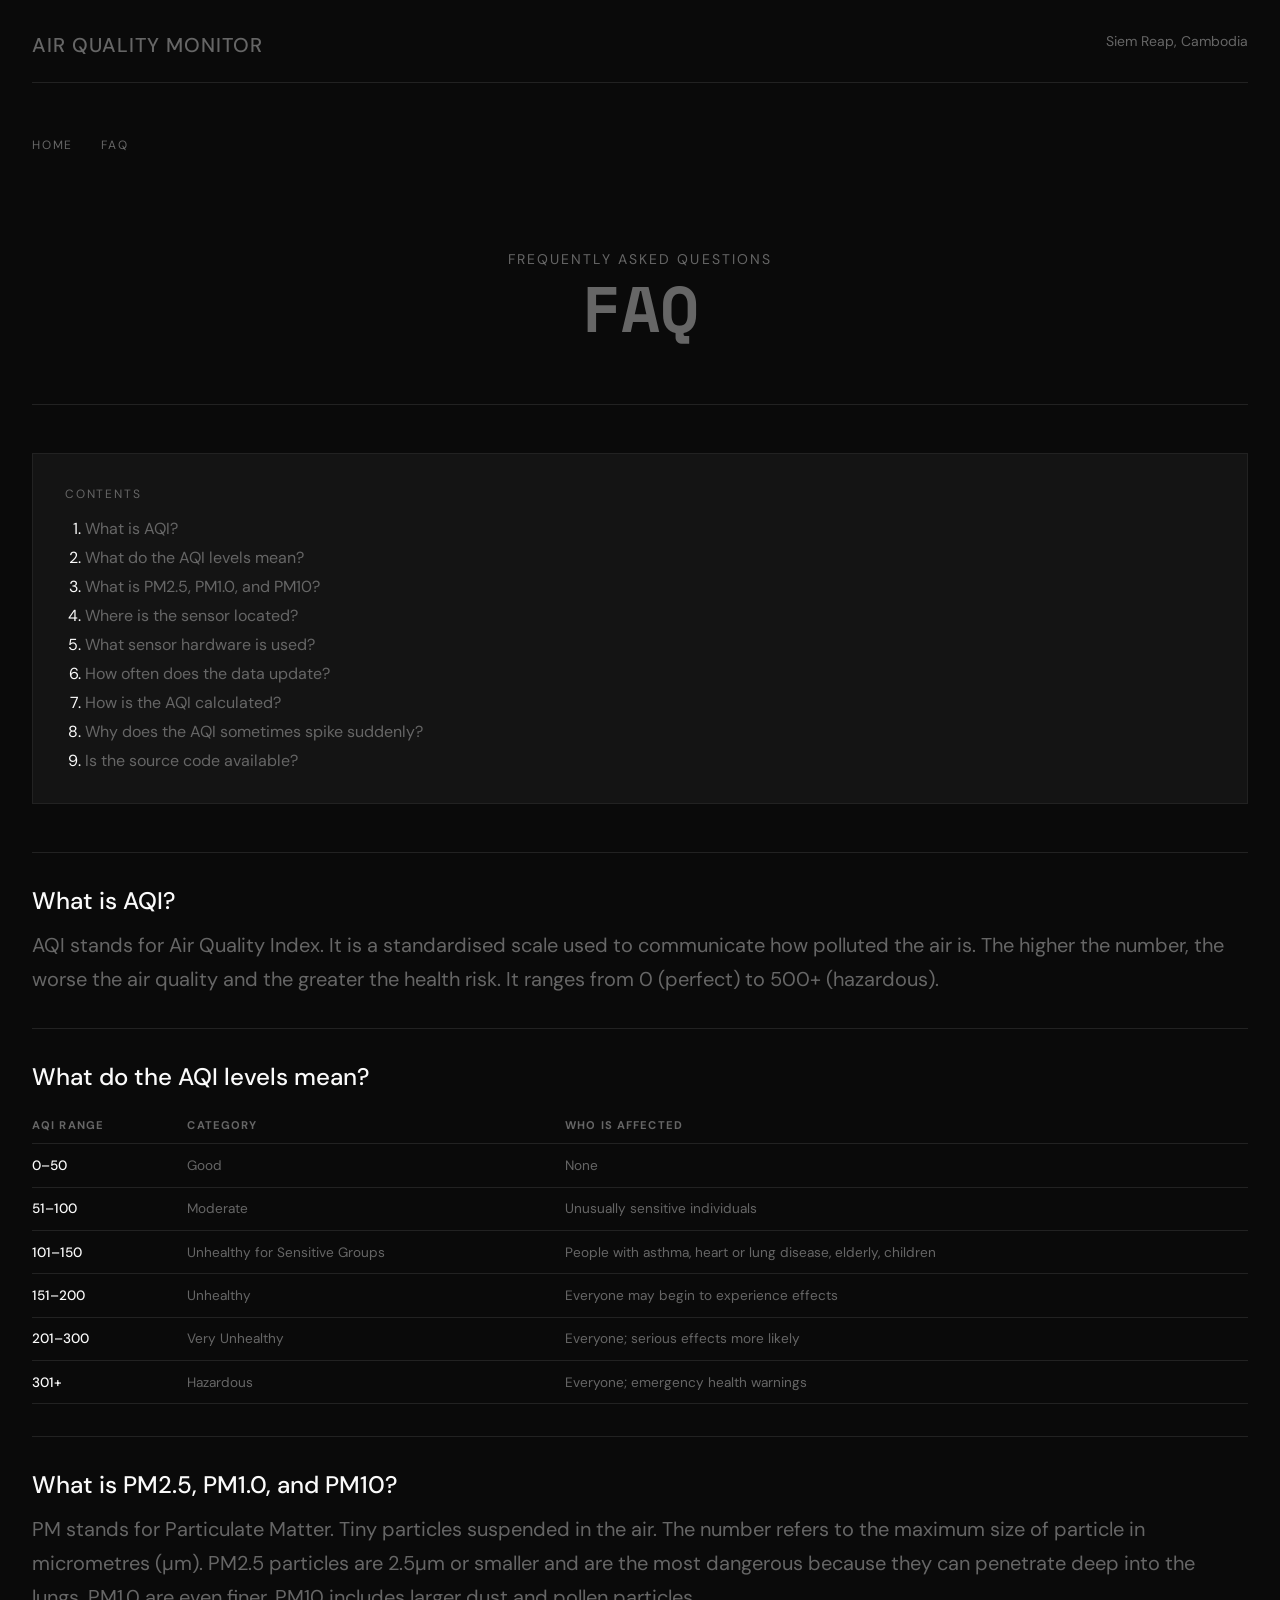
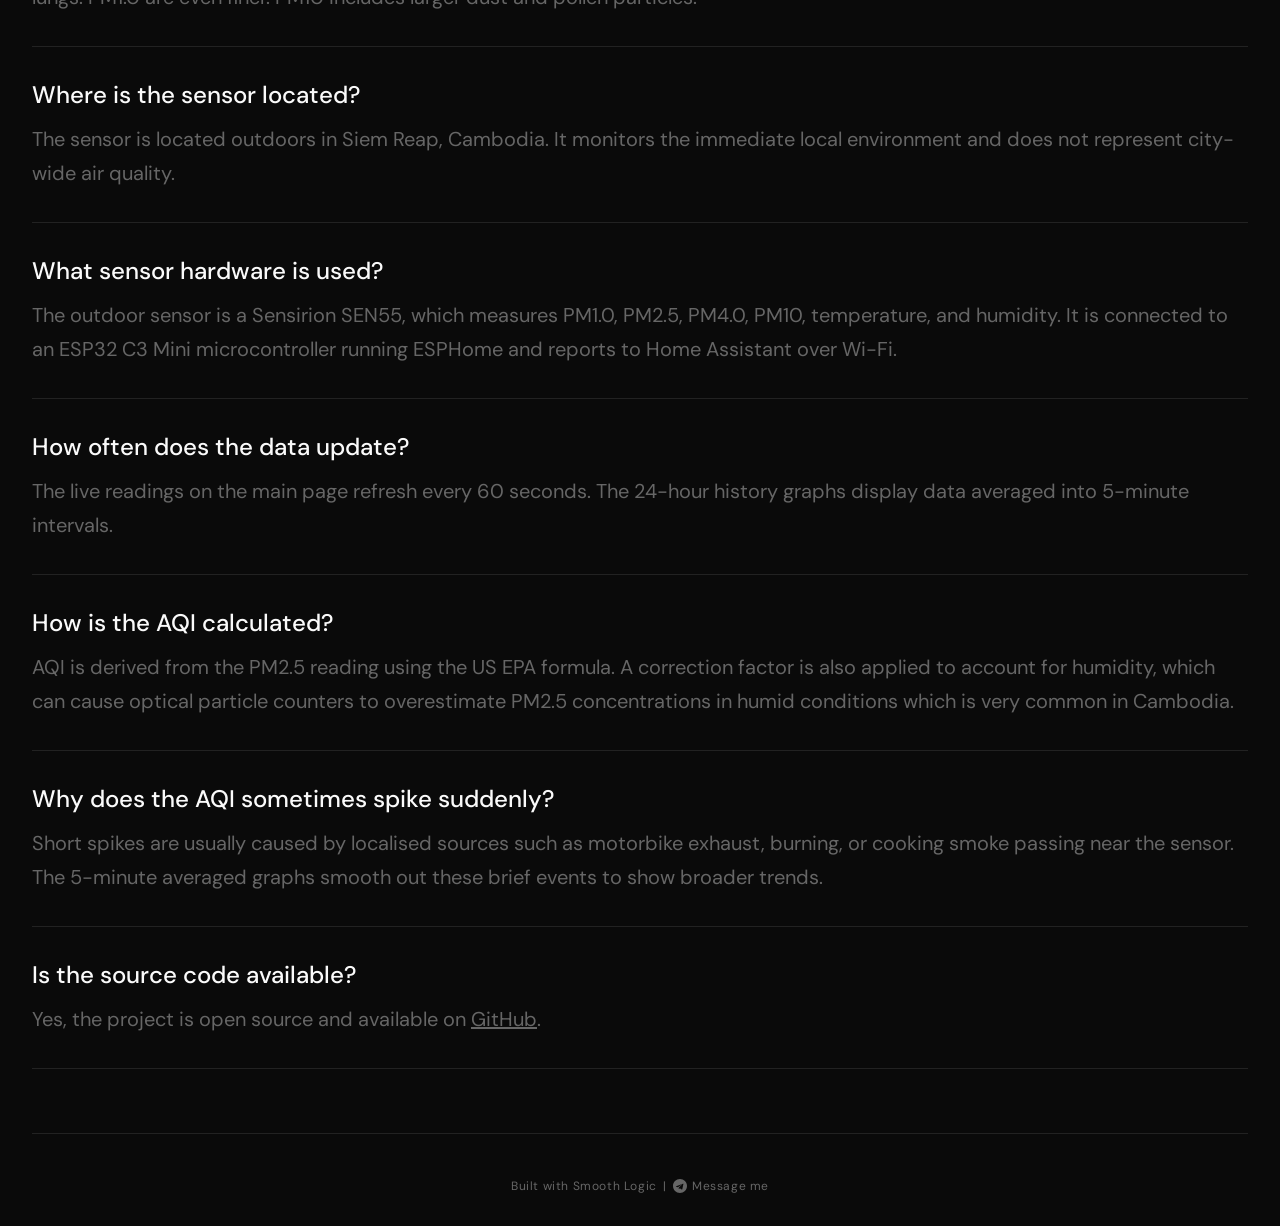
==== app/static/faq/index.html @ bde251e1 "removed extra footer message from FAQ" ====
<!doctype html>
<html lang="en">
    <head>
        <meta charset="UTF-8" />
        <meta name="viewport" content="width=device-width, initial-scale=1.0" />
        <title>FAQ - Air Quality Siem Reap</title>
        <link rel="icon" href="/images/favicon.ico" />
        <link rel="preconnect" href="https://fonts.googleapis.com" />
        <link rel="preconnect" href="https://fonts.gstatic.com" crossorigin />
        <link
            href="https://fonts.googleapis.com/css2?family=DM+Sans:wght@400;500&family=Space+Mono:wght@700&display=swap"
            rel="stylesheet"
        />
        <style>
            :root {
                --bg: #0a0a0a;
                --text: #fafafa;
                --text-dim: #666;
                --card-bg: #141414;
                --border: #222;
            }

            * {
                margin: 0;
                padding: 0;
                box-sizing: border-box;
            }

            body {
                font-family: "DM Sans", sans-serif;
                background: var(--bg);
                color: var(--text);
                min-height: 100vh;
                padding: 2rem;
            }

            .container {
                max-width: 1400px;
                margin: 0 auto;
            }

            header {
                display: flex;
                justify-content: space-between;
                align-items: flex-start;
                margin-bottom: 3rem;
                padding-bottom: 1.5rem;
                border-bottom: 1px solid var(--border);
            }

            header h1 {
                font-family: "DM Sans", sans-serif;
                font-weight: 500;
                font-size: 1.25rem;
                letter-spacing: 0.05em;
                text-transform: uppercase;
                color: var(--text-dim);
            }

            header h1 a {
                color: inherit;
                text-decoration: none;
            }

            .location {
                font-size: 0.875rem;
                color: var(--text-dim);
            }

            .nav-link {
                font-size: 0.75rem;
                text-transform: uppercase;
                letter-spacing: 0.15em;
                color: var(--text-dim);
                text-decoration: none;
                margin-top: 0.4rem;
                display: inline-block;
                transition: color 0.2s;
            }

            .nav-link + .nav-link {
                margin-left: 1.5rem;
            }
            .nav-link:hover {
                color: var(--text);
            }

            nav {
                margin-bottom: 3rem;
            }

            .hero {
                text-align: center;
                padding: 3rem 0 4rem;
                border-bottom: 1px solid var(--border);
                margin-bottom: 3rem;
            }

            .hero-label {
                font-size: 0.875rem;
                text-transform: uppercase;
                letter-spacing: 0.15em;
                color: var(--text-dim);
                margin-bottom: 0.5rem;
            }

            .hero-title {
                font-family: "Space Mono", monospace;
                font-size: clamp(2rem, 8vw, 4rem);
                font-weight: 700;
                line-height: 1;
                color: var(--text-dim);
            }

            .faq-list {
                display: flex;
                flex-direction: column;
                gap: 0;
                margin-bottom: 4rem;
            }

            .faq-item {
                border-bottom: 1px solid var(--border);
                padding: 2rem 0;
            }

            .faq-item:first-child {
                border-top: 1px solid var(--border);
            }

            .faq-question {
                font-size: 1.5rem;
                font-weight: 500;
                margin-bottom: 0.75rem;
            }

            .faq-answer {
                font-size: 1.25rem;
                color: var(--text-dim);
                line-height: 1.7;
            }

            .faq-answer a {
                color: var(--text-dim);
            }

            .toc {
                background: var(--card-bg);
                border: 1px solid var(--border);
                padding: 2rem;
                margin-bottom: 3rem;
            }

            .toc-title {
                font-size: 0.75rem;
                text-transform: uppercase;
                letter-spacing: 0.15em;
                color: var(--text-dim);
                margin-bottom: 1rem;
            }

            .toc ol {
                padding-left: 1.25rem;
                display: flex;
                flex-direction: column;
                gap: 0.5rem;
            }

            .toc a {
                color: var(--text-dim);
                text-decoration: none;
                font-size: 1rem;
                transition: color 0.2s;
            }

            .toc a:hover {
                color: var(--text);
            }

            .aqi-table {
                width: 100%;
                border-collapse: collapse;
                margin-top: 1rem;
                font-size: 0.85rem;
            }

            .aqi-table th {
                text-align: left;
                font-size: 0.7rem;
                text-transform: uppercase;
                letter-spacing: 0.1em;
                color: var(--text-dim);
                padding: 0.5rem 1rem 0.5rem 0;
                border-bottom: 1px solid var(--border);
            }

            .aqi-table td {
                padding: 0.6rem 1rem 0.6rem 0;
                border-bottom: 1px solid var(--border);
                color: var(--text-dim);
            }

            .aqi-table td:first-child {
                color: var(--text);
                font-weight: 500;
            }

            footer {
                text-align: center;
                padding-top: 2rem;
                border-top: 1px solid var(--border);
            }

            .footer-text {
                font-size: 0.75rem;
                color: var(--text-dim);
                letter-spacing: 0.05em;
            }

            .footer-contact {
                margin-top: 0.75rem;
                font-size: 0.75rem;
                color: var(--text-dim);
                letter-spacing: 0.05em;
                display: flex;
                justify-content: center;
                align-items: center;
                gap: 0.4rem;
            }

            .footer-contact a {
                color: var(--text-dim);
                text-decoration: none;
                display: inline-flex;
                align-items: center;
                gap: 0.3rem;
                transition: color 0.2s;
            }

            .footer-contact a:hover { color: var(--text); }

            @media (max-width: 768px) {
                body {
                    padding: 1rem;
                }
                header {
                    flex-direction: column;
                    gap: 0.5rem;
                    margin-bottom: 2rem;
                }
            }
        </style>
    </head>
    <body>
        <div class="container">
            <header>
                <h1><a href="/">Air Quality Monitor</a></h1>
                <span class="location">Siem Reap, Cambodia</span>
            </header>
            <nav>
                <a href="/" class="nav-link">Home</a>
                <a href="/faq/" class="nav-link">FAQ</a>
            </nav>

            <div class="hero">
                <div class="hero-label">Frequently Asked Questions</div>
                <div class="hero-title">FAQ</div>
            </div>

            <div class="toc">
                <div class="toc-title">Contents</div>
                <ol>
                    <li><a href="#what-is-aqi">What is AQI?</a></li>
                    <li>
                        <a href="#aqi-levels">What do the AQI levels mean?</a>
                    </li>
                    <li>
                        <a href="#particulate-matter"
                            >What is PM2.5, PM1.0, and PM10?</a
                        >
                    </li>
                    <li>
                        <a href="#sensor-location"
                            >Where is the sensor located?</a
                        >
                    </li>
                    <li>
                        <a href="#sensor-hardware"
                            >What sensor hardware is used?</a
                        >
                    </li>
                    <li>
                        <a href="#update-frequency"
                            >How often does the data update?</a
                        >
                    </li>
                    <li>
                        <a href="#aqi-calculation"
                            >How is the AQI calculated?</a
                        >
                    </li>
                    <li>
                        <a href="#aqi-spikes"
                            >Why does the AQI sometimes spike suddenly?</a
                        >
                    </li>
                    <li>
                        <a href="#source-code">Is the source code available?</a>
                    </li>
                </ol>
            </div>

            <div class="faq-list">
                <div class="faq-item" id="what-is-aqi">
                    <div class="faq-question">What is AQI?</div>
                    <div class="faq-answer">
                        AQI stands for Air Quality Index. It is a standardised
                        scale used to communicate how polluted the air is. The
                        higher the number, the worse the air quality and the
                        greater the health risk. It ranges from 0 (perfect) to
                        500+ (hazardous).
                    </div>
                </div>

                <div class="faq-item" id="aqi-levels">
                    <div class="faq-question">What do the AQI levels mean?</div>
                    <div class="faq-answer">
                        <table class="aqi-table">
                            <thead>
                                <tr>
                                    <th>AQI Range</th>
                                    <th>Category</th>
                                    <th>Who is affected</th>
                                </tr>
                            </thead>
                            <tbody>
                                <tr>
                                    <td>0–50</td>
                                    <td>Good</td>
                                    <td>None</td>
                                </tr>
                                <tr>
                                    <td>51–100</td>
                                    <td>Moderate</td>
                                    <td>Unusually sensitive individuals</td>
                                </tr>
                                <tr>
                                    <td>101–150</td>
                                    <td>Unhealthy for Sensitive Groups</td>
                                    <td>
                                        People with asthma, heart or lung
                                        disease, elderly, children
                                    </td>
                                </tr>
                                <tr>
                                    <td>151–200</td>
                                    <td>Unhealthy</td>
                                    <td>
                                        Everyone may begin to experience effects
                                    </td>
                                </tr>
                                <tr>
                                    <td>201–300</td>
                                    <td>Very Unhealthy</td>
                                    <td>
                                        Everyone; serious effects more likely
                                    </td>
                                </tr>
                                <tr>
                                    <td>301+</td>
                                    <td>Hazardous</td>
                                    <td>Everyone; emergency health warnings</td>
                                </tr>
                            </tbody>
                        </table>
                    </div>
                </div>

                <div class="faq-item" id="particulate-matter">
                    <div class="faq-question">
                        What is PM2.5, PM1.0, and PM10?
                    </div>
                    <div class="faq-answer">
                        PM stands for Particulate Matter. Tiny particles
                        suspended in the air. The number refers to the maximum
                        size of particle in micrometres (µm). PM2.5 particles
                        are 2.5µm or smaller and are the most dangerous because
                        they can penetrate deep into the lungs. PM1.0 are even
                        finer. PM10 includes larger dust and pollen particles.
                    </div>
                </div>

                <div class="faq-item" id="sensor-location">
                    <div class="faq-question">Where is the sensor located?</div>
                    <div class="faq-answer">
                        The sensor is located outdoors in Siem Reap, Cambodia.
                        It monitors the immediate local environment and does not
                        represent city-wide air quality.
                    </div>
                </div>

                <div class="faq-item" id="sensor-hardware">
                    <div class="faq-question">
                        What sensor hardware is used?
                    </div>
                    <div class="faq-answer">
                        The outdoor sensor is a Sensirion SEN55, which measures
                        PM1.0, PM2.5, PM4.0, PM10, temperature, and humidity. It
                        is connected to an ESP32 C3 Mini microcontroller running
                        ESPHome and reports to Home Assistant over Wi-Fi.
                    </div>
                </div>

                <div class="faq-item" id="update-frequency">
                    <div class="faq-question">
                        How often does the data update?
                    </div>
                    <div class="faq-answer">
                        The live readings on the main page refresh every 60
                        seconds. The 24-hour history graphs display data
                        averaged into 5-minute intervals.
                    </div>
                </div>

                <div class="faq-item" id="aqi-calculation">
                    <div class="faq-question">How is the AQI calculated?</div>
                    <div class="faq-answer">
                        AQI is derived from the PM2.5 reading using the US EPA
                        formula. A correction factor is also applied to account
                        for humidity, which can cause optical particle counters
                        to overestimate PM2.5 concentrations in humid conditions
                        which is very common in Cambodia.
                    </div>
                </div>

                <div class="faq-item" id="aqi-spikes">
                    <div class="faq-question">
                        Why does the AQI sometimes spike suddenly?
                    </div>
                    <div class="faq-answer">
                        Short spikes are usually caused by localised sources
                        such as motorbike exhaust, burning, or cooking smoke
                        passing near the sensor. The 5-minute averaged graphs
                        smooth out these brief events to show broader trends.
                    </div>
                </div>

                <div class="faq-item" id="source-code">
                    <div class="faq-question">
                        Is the source code available?
                    </div>
                    <div class="faq-answer">
                        Yes, the project is open source and available on
                        <a
                            href="https://github.com/chillbreeze/air.siemreap.cloud"
                            target="_blank"
                            >GitHub</a
                        >.
                    </div>
                </div>
            </div>

            <footer>
<div class="footer-contact">
                    <span>Built with Smooth Logic</span>
                    <span>|</span>
                    <a href="https://t.me/ProjectTerry" target="_blank">
                        <svg width="14" height="14" viewBox="0 0 24 24" fill="currentColor" xmlns="http://www.w3.org/2000/svg"><path d="M12 0C5.373 0 0 5.373 0 12s5.373 12 12 12 12-5.373 12-12S18.627 0 12 0zm5.894 8.221-1.97 9.28c-.145.658-.537.818-1.084.508l-3-2.21-1.447 1.394c-.16.16-.295.295-.605.295l.213-3.053 5.56-5.023c.242-.213-.054-.333-.373-.12L8.32 14.347l-2.96-.924c-.643-.204-.657-.643.136-.953l11.57-4.461c.537-.194 1.006.131.828.212z"/></svg>
                        Message me
                    </a>
                </div>
            </footer>
        </div>
    </body>
</html>
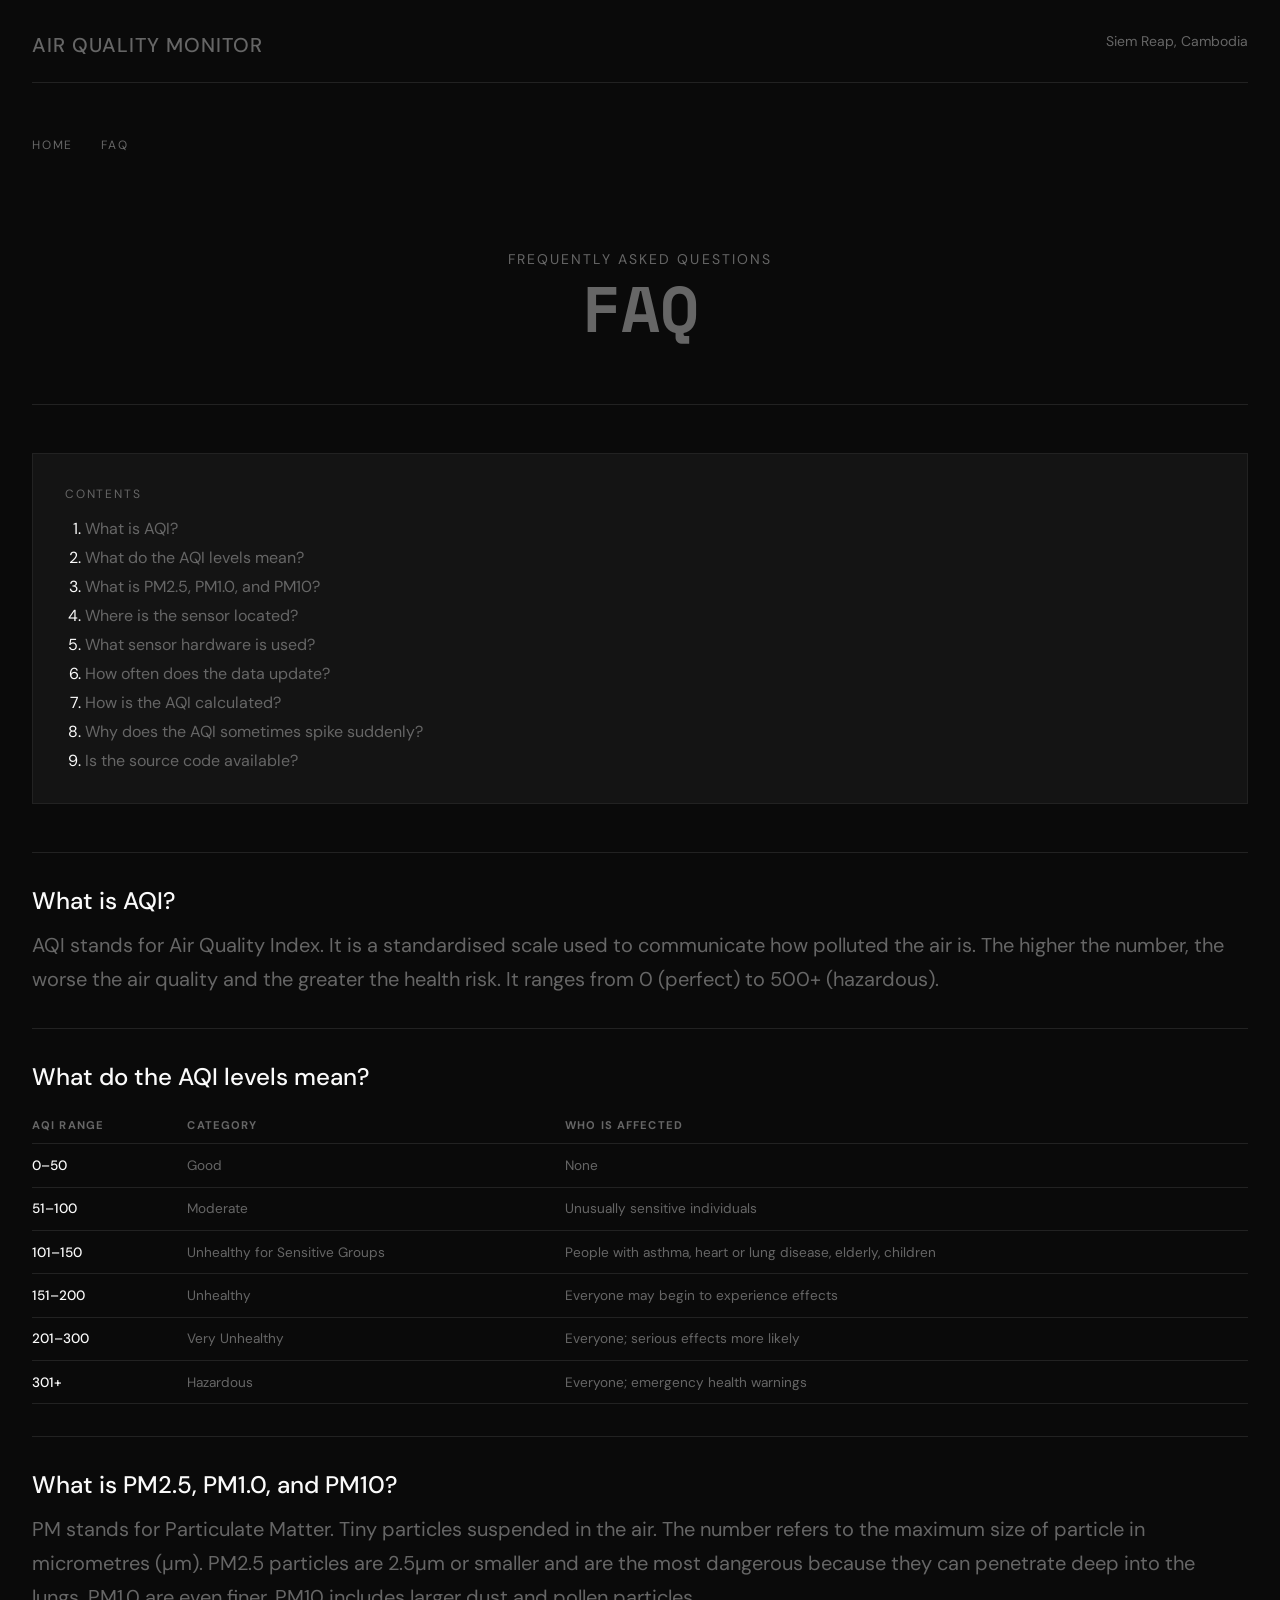
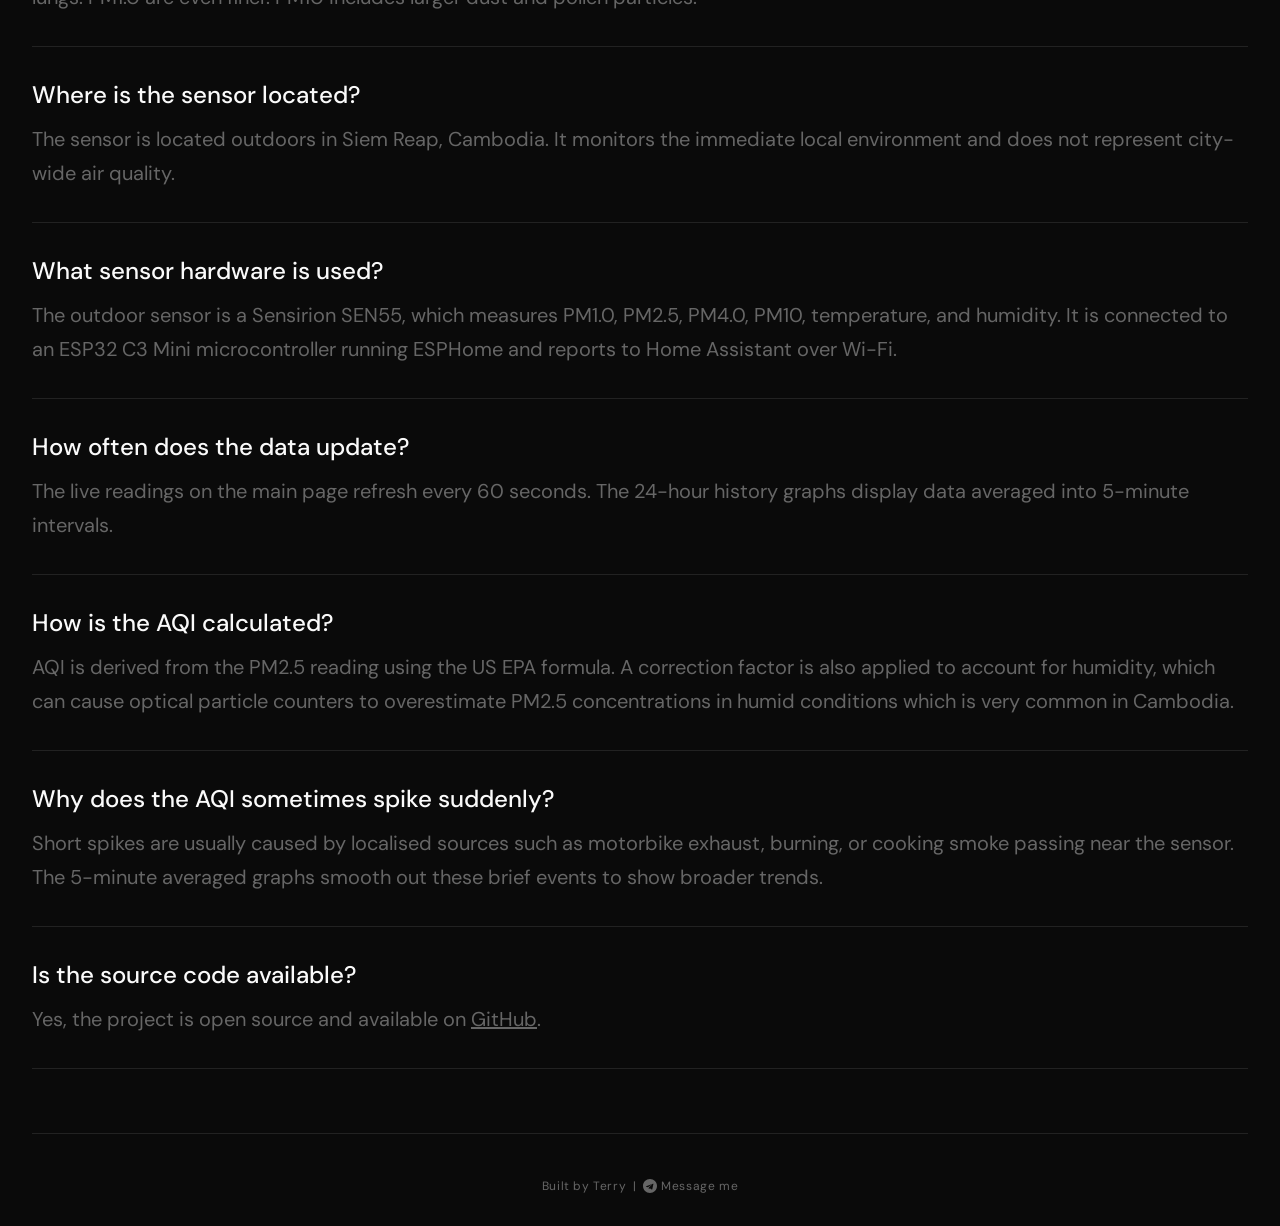
==== commit ce7c707c: "reverted footer back to 'built by terry'" ====
--- a/app/static/faq/index.html
+++ b/app/static/faq/index.html
@@ -462,7 +462,7 @@
 
             <footer>
 <div class="footer-contact">
-                    <span>Built with Smooth Logic</span>
+                    <span>Built by Terry</span>
                     <span>|</span>
                     <a href="https://t.me/ProjectTerry" target="_blank">
                         <svg width="14" height="14" viewBox="0 0 24 24" fill="currentColor" xmlns="http://www.w3.org/2000/svg"><path d="M12 0C5.373 0 0 5.373 0 12s5.373 12 12 12 12-5.373 12-12S18.627 0 12 0zm5.894 8.221-1.97 9.28c-.145.658-.537.818-1.084.508l-3-2.21-1.447 1.394c-.16.16-.295.295-.605.295l.213-3.053 5.56-5.023c.242-.213-.054-.333-.373-.12L8.32 14.347l-2.96-.924c-.643-.204-.657-.643.136-.953l11.57-4.461c.537-.194 1.006.131.828.212z"/></svg>
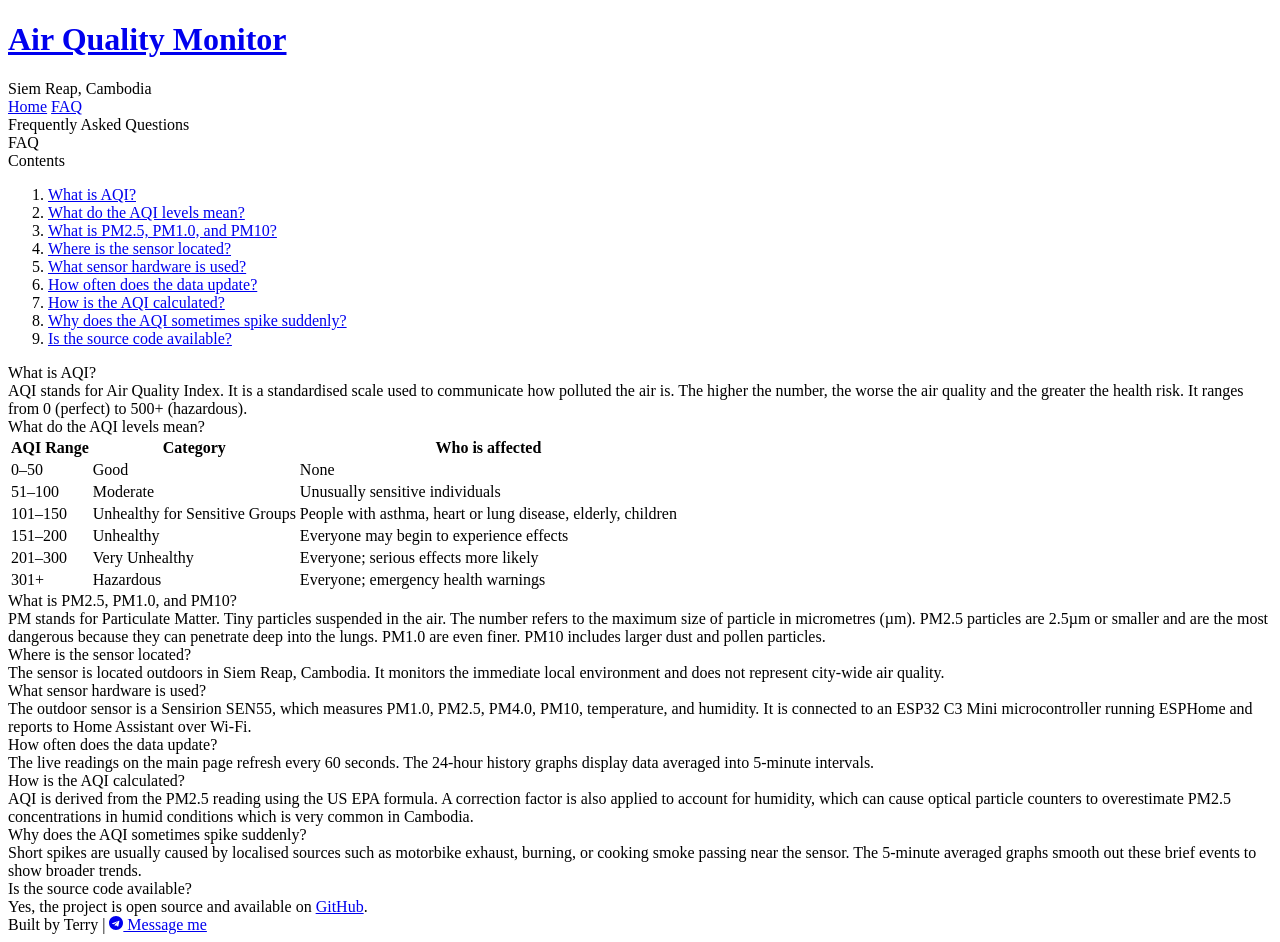
==== commit 42986b35: "separated html and css, gave css it's own page" ====
--- a/app/static/faq/index.html
+++ b/app/static/faq/index.html
@@ -11,245 +11,8 @@
             href="https://fonts.googleapis.com/css2?family=DM+Sans:wght@400;500&family=Space+Mono:wght@700&display=swap"
             rel="stylesheet"
         />
-        <style>
-            :root {
-                --bg: #0a0a0a;
-                --text: #fafafa;
-                --text-dim: #666;
-                --card-bg: #141414;
-                --border: #222;
-            }
-
-            * {
-                margin: 0;
-                padding: 0;
-                box-sizing: border-box;
-            }
-
-            body {
-                font-family: "DM Sans", sans-serif;
-                background: var(--bg);
-                color: var(--text);
-                min-height: 100vh;
-                padding: 2rem;
-            }
-
-            .container {
-                max-width: 1400px;
-                margin: 0 auto;
-            }
-
-            header {
-                display: flex;
-                justify-content: space-between;
-                align-items: flex-start;
-                margin-bottom: 3rem;
-                padding-bottom: 1.5rem;
-                border-bottom: 1px solid var(--border);
-            }
-
-            header h1 {
-                font-family: "DM Sans", sans-serif;
-                font-weight: 500;
-                font-size: 1.25rem;
-                letter-spacing: 0.05em;
-                text-transform: uppercase;
-                color: var(--text-dim);
-            }
-
-            header h1 a {
-                color: inherit;
-                text-decoration: none;
-            }
-
-            .location {
-                font-size: 0.875rem;
-                color: var(--text-dim);
-            }
-
-            .nav-link {
-                font-size: 0.75rem;
-                text-transform: uppercase;
-                letter-spacing: 0.15em;
-                color: var(--text-dim);
-                text-decoration: none;
-                margin-top: 0.4rem;
-                display: inline-block;
-                transition: color 0.2s;
-            }
-
-            .nav-link + .nav-link {
-                margin-left: 1.5rem;
-            }
-            .nav-link:hover {
-                color: var(--text);
-            }
-
-            nav {
-                margin-bottom: 3rem;
-            }
-
-            .hero {
-                text-align: center;
-                padding: 3rem 0 4rem;
-                border-bottom: 1px solid var(--border);
-                margin-bottom: 3rem;
-            }
-
-            .hero-label {
-                font-size: 0.875rem;
-                text-transform: uppercase;
-                letter-spacing: 0.15em;
-                color: var(--text-dim);
-                margin-bottom: 0.5rem;
-            }
-
-            .hero-title {
-                font-family: "Space Mono", monospace;
-                font-size: clamp(2rem, 8vw, 4rem);
-                font-weight: 700;
-                line-height: 1;
-                color: var(--text-dim);
-            }
-
-            .faq-list {
-                display: flex;
-                flex-direction: column;
-                gap: 0;
-                margin-bottom: 4rem;
-            }
-
-            .faq-item {
-                border-bottom: 1px solid var(--border);
-                padding: 2rem 0;
-            }
-
-            .faq-item:first-child {
-                border-top: 1px solid var(--border);
-            }
-
-            .faq-question {
-                font-size: 1.5rem;
-                font-weight: 500;
-                margin-bottom: 0.75rem;
-            }
-
-            .faq-answer {
-                font-size: 1.25rem;
-                color: var(--text-dim);
-                line-height: 1.7;
-            }
-
-            .faq-answer a {
-                color: var(--text-dim);
-            }
-
-            .toc {
-                background: var(--card-bg);
-                border: 1px solid var(--border);
-                padding: 2rem;
-                margin-bottom: 3rem;
-            }
-
-            .toc-title {
-                font-size: 0.75rem;
-                text-transform: uppercase;
-                letter-spacing: 0.15em;
-                color: var(--text-dim);
-                margin-bottom: 1rem;
-            }
-
-            .toc ol {
-                padding-left: 1.25rem;
-                display: flex;
-                flex-direction: column;
-                gap: 0.5rem;
-            }
-
-            .toc a {
-                color: var(--text-dim);
-                text-decoration: none;
-                font-size: 1rem;
-                transition: color 0.2s;
-            }
-
-            .toc a:hover {
-                color: var(--text);
-            }
-
-            .aqi-table {
-                width: 100%;
-                border-collapse: collapse;
-                margin-top: 1rem;
-                font-size: 0.85rem;
-            }
-
-            .aqi-table th {
-                text-align: left;
-                font-size: 0.7rem;
-                text-transform: uppercase;
-                letter-spacing: 0.1em;
-                color: var(--text-dim);
-                padding: 0.5rem 1rem 0.5rem 0;
-                border-bottom: 1px solid var(--border);
-            }
-
-            .aqi-table td {
-                padding: 0.6rem 1rem 0.6rem 0;
-                border-bottom: 1px solid var(--border);
-                color: var(--text-dim);
-            }
-
-            .aqi-table td:first-child {
-                color: var(--text);
-                font-weight: 500;
-            }
-
-            footer {
-                text-align: center;
-                padding-top: 2rem;
-                border-top: 1px solid var(--border);
-            }
-
-            .footer-text {
-                font-size: 0.75rem;
-                color: var(--text-dim);
-                letter-spacing: 0.05em;
-            }
-
-            .footer-contact {
-                margin-top: 0.75rem;
-                font-size: 0.75rem;
-                color: var(--text-dim);
-                letter-spacing: 0.05em;
-                display: flex;
-                justify-content: center;
-                align-items: center;
-                gap: 0.4rem;
-            }
-
-            .footer-contact a {
-                color: var(--text-dim);
-                text-decoration: none;
-                display: inline-flex;
-                align-items: center;
-                gap: 0.3rem;
-                transition: color 0.2s;
-            }
-
-            .footer-contact a:hover { color: var(--text); }
-
-            @media (max-width: 768px) {
-                body {
-                    padding: 1rem;
-                }
-                header {
-                    flex-direction: column;
-                    gap: 0.5rem;
-                    margin-bottom: 2rem;
-                }
-            }
-        </style>
+        <link rel="stylesheet" href="/static/css/shared.css">
+        <link rel="stylesheet" href="/static/css/faq.css">
     </head>
     <body>
         <div class="container">
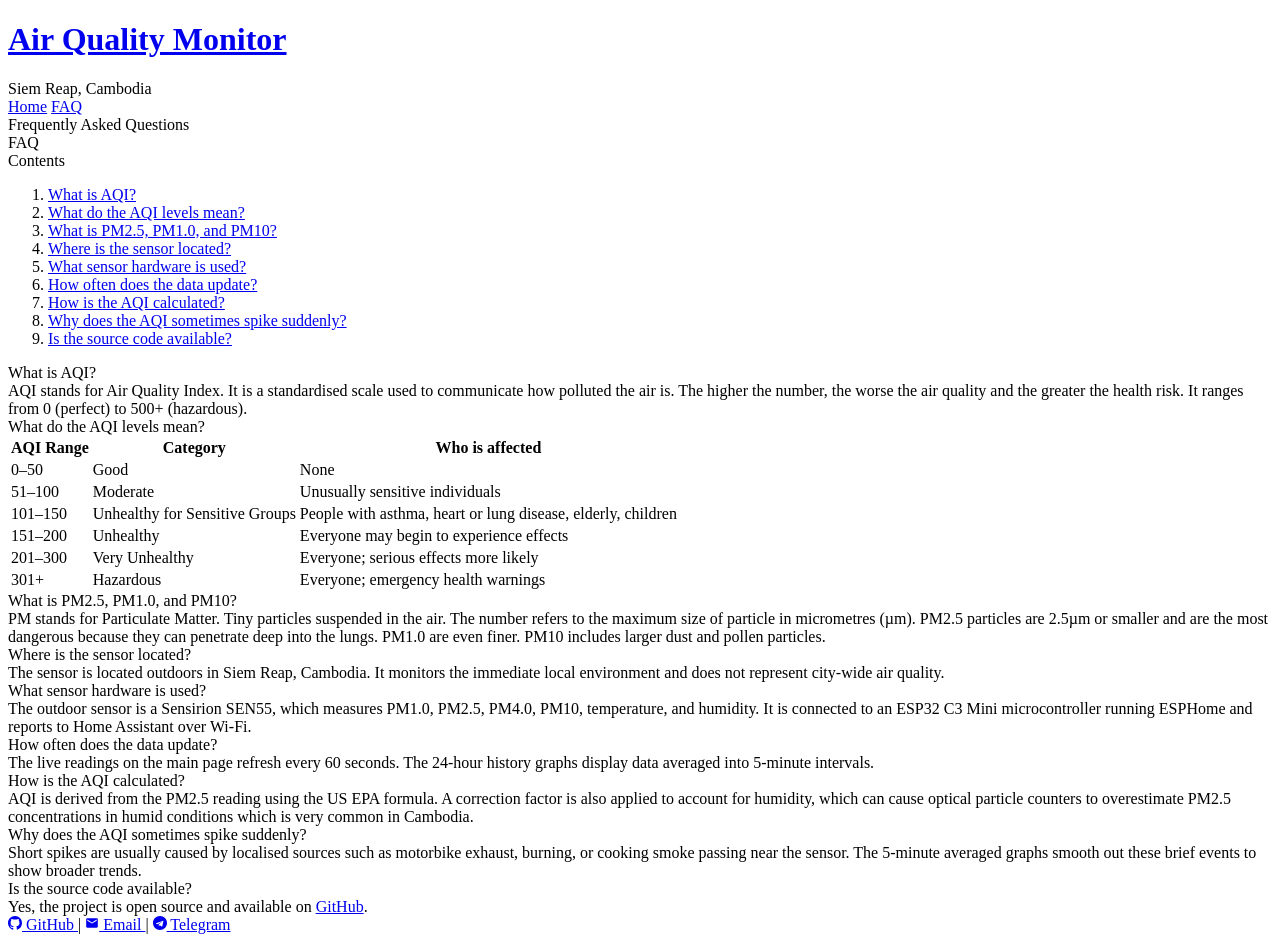
==== commit 85e447e7: "Updated Telegram, added email, removed built by terry" ====
--- a/app/static/faq/index.html
+++ b/app/static/faq/index.html
@@ -215,7 +215,7 @@
                     <div class="faq-answer">
                         Yes, the project is open source and available on
                         <a
-                            href="https://github.com/chillbreeze/air.siemreap.cloud"
+                            href="https://github.com/chillbreeze/air-siem-reap/air.siemreap.cloud"
                             target="_blank"
                             >GitHub</a
                         >.
@@ -225,11 +225,19 @@
 
             <footer>
 <div class="footer-contact">
-                    <span>Built by Terry</span>
+                    <a href="https://github.com/chillbreeze/air-siem-reap" target="_blank">
+                        <svg width="14" height="14" viewBox="0 0 24 24" fill="currentColor" xmlns="http://www.w3.org/2000/svg"><path d="M12 0C5.37 0 0 5.37 0 12c0 5.31 3.435 9.795 8.205 11.385.6.105.825-.255.825-.57 0-.285-.015-1.23-.015-2.235-3.015.555-3.795-.735-4.035-1.41-.135-.345-.72-1.41-1.23-1.695-.42-.225-1.02-.78-.015-.795.945-.015 1.62.87 1.845 1.23 1.08 1.815 2.805 1.305 3.495.99.105-.78.42-1.305.765-1.605-2.67-.3-5.46-1.335-5.46-5.925 0-1.305.465-2.385 1.23-3.225-.12-.3-.54-1.53.12-3.18 0 0 1.005-.315 3.3 1.23.96-.27 1.98-.405 3-.405s2.04.135 3 .405c2.295-1.56 3.3-1.23 3.3-1.23.66 1.65.24 2.88.12 3.18.765.84 1.23 1.905 1.23 3.225 0 4.605-2.805 5.625-5.475 5.925.435.375.81 1.095.81 2.22 0 1.605-.015 2.895-.015 3.3 0 .315.225.69.825.57A12.02 12.02 0 0024 12c0-6.63-5.37-12-12-12z"/></svg>
+                        GitHub
+                    </a>
+                    <span>|</span>
+                    <a href="mailto:projectterry@proton.me">
+                        <svg width="14" height="14" viewBox="0 0 24 24" fill="currentColor" xmlns="http://www.w3.org/2000/svg"><path d="M20 4H4c-1.1 0-2 .9-2 2v12c0 1.1.9 2 2 2h16c1.1 0 2-.9 2-2V6c0-1.1-.9-2-2-2zm0 4-8 5-8-5V6l8 5 8-5v2z"/></svg>
+                        Email
+                    </a>
                     <span>|</span>
                     <a href="https://t.me/ProjectTerry" target="_blank">
                         <svg width="14" height="14" viewBox="0 0 24 24" fill="currentColor" xmlns="http://www.w3.org/2000/svg"><path d="M12 0C5.373 0 0 5.373 0 12s5.373 12 12 12 12-5.373 12-12S18.627 0 12 0zm5.894 8.221-1.97 9.28c-.145.658-.537.818-1.084.508l-3-2.21-1.447 1.394c-.16.16-.295.295-.605.295l.213-3.053 5.56-5.023c.242-.213-.054-.333-.373-.12L8.32 14.347l-2.96-.924c-.643-.204-.657-.643.136-.953l11.57-4.461c.537-.194 1.006.131.828.212z"/></svg>
-                        Message me
+                        Telegram
                     </a>
                 </div>
             </footer>
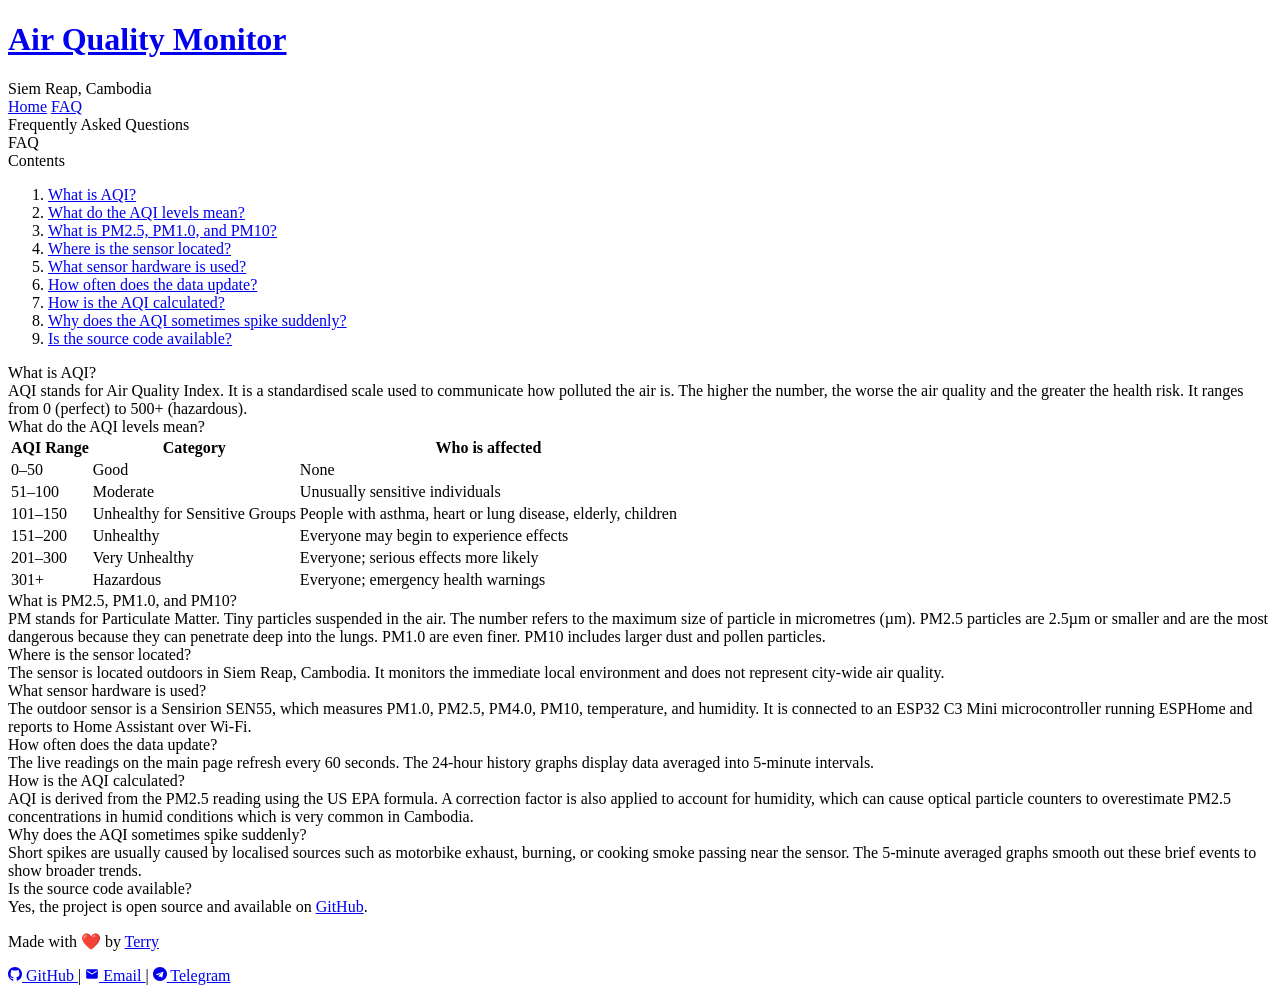
==== commit 167980dc: "added 'Made with ❤️ by Terry' footer to all pages" ====
--- a/app/static/faq/index.html
+++ b/app/static/faq/index.html
@@ -1,9 +1,22 @@
 <!doctype html>
 <html lang="en">
     <head>
+        <!-- Google Tag Manager -->
+        <script>(function(w,d,s,l,i){w[l]=w[l]||[];w[l].push({'gtm.start':
+        new Date().getTime(),event:'gtm.js'});var f=d.getElementsByTagName(s)[0],
+        j=d.createElement(s),dl=l!='dataLayer'?'&l='+l:'';j.async=true;j.src=
+        'https://www.googletagmanager.com/gtm.js?id='+i+dl;f.parentNode.insertBefore(j,f);
+        })(window,document,'script','dataLayer','GTM-KVFNK8JB');</script>
+        <!-- End Google Tag Manager -->
         <meta charset="UTF-8" />
         <meta name="viewport" content="width=device-width, initial-scale=1.0" />
-        <title>FAQ - Air Quality Siem Reap</title>
+        <meta name="robots" content="index, follow" />
+        <meta name="description" content="Frequently asked questions about Siem Reap air quality, Cambodia AQI readings, PM2.5 levels, and how this live monitoring site works." />
+        <meta property="og:title" content="Air Quality FAQ | Siem Reap AQI &amp; PM2.5 Guide, Cambodia" />
+        <meta property="og:description" content="Frequently asked questions about Siem Reap air quality, Cambodia AQI readings, PM2.5 levels, and how this live monitoring site works." />
+        <meta property="og:type" content="website" />
+        <meta property="og:url" content="https://air.siemreap.cloud/faq/" />
+        <title>Air Quality FAQ | Siem Reap AQI &amp; PM2.5 Guide, Cambodia</title>
         <link rel="icon" href="/images/favicon.ico" />
         <link rel="preconnect" href="https://fonts.googleapis.com" />
         <link rel="preconnect" href="https://fonts.gstatic.com" crossorigin />
@@ -15,6 +28,10 @@
         <link rel="stylesheet" href="/static/css/faq.css">
     </head>
     <body>
+        <!-- Google Tag Manager (noscript) -->
+        <noscript><iframe src="https://www.googletagmanager.com/ns.html?id=GTM-KVFNK8JB"
+        height="0" width="0" style="display:none;visibility:hidden"></iframe></noscript>
+        <!-- End Google Tag Manager (noscript) -->
         <div class="container">
             <header>
                 <h1><a href="/">Air Quality Monitor</a></h1>
@@ -224,6 +241,7 @@
             </div>
 
             <footer>
+                <p class="love">Made with &#10084;&#65039; by <a href="https://projectterry.net" target="_blank" class="love-link">Terry</a></p>
 <div class="footer-contact">
                     <a href="https://github.com/chillbreeze/air-siem-reap" target="_blank">
                         <svg width="14" height="14" viewBox="0 0 24 24" fill="currentColor" xmlns="http://www.w3.org/2000/svg"><path d="M12 0C5.37 0 0 5.37 0 12c0 5.31 3.435 9.795 8.205 11.385.6.105.825-.255.825-.57 0-.285-.015-1.23-.015-2.235-3.015.555-3.795-.735-4.035-1.41-.135-.345-.72-1.41-1.23-1.695-.42-.225-1.02-.78-.015-.795.945-.015 1.62.87 1.845 1.23 1.08 1.815 2.805 1.305 3.495.99.105-.78.42-1.305.765-1.605-2.67-.3-5.46-1.335-5.46-5.925 0-1.305.465-2.385 1.23-3.225-.12-.3-.54-1.53.12-3.18 0 0 1.005-.315 3.3 1.23.96-.27 1.98-.405 3-.405s2.04.135 3 .405c2.295-1.56 3.3-1.23 3.3-1.23.66 1.65.24 2.88.12 3.18.765.84 1.23 1.905 1.23 3.225 0 4.605-2.805 5.625-5.475 5.925.435.375.81 1.095.81 2.22 0 1.605-.015 2.895-.015 3.3 0 .315.225.69.825.57A12.02 12.02 0 0024 12c0-6.63-5.37-12-12-12z"/></svg>
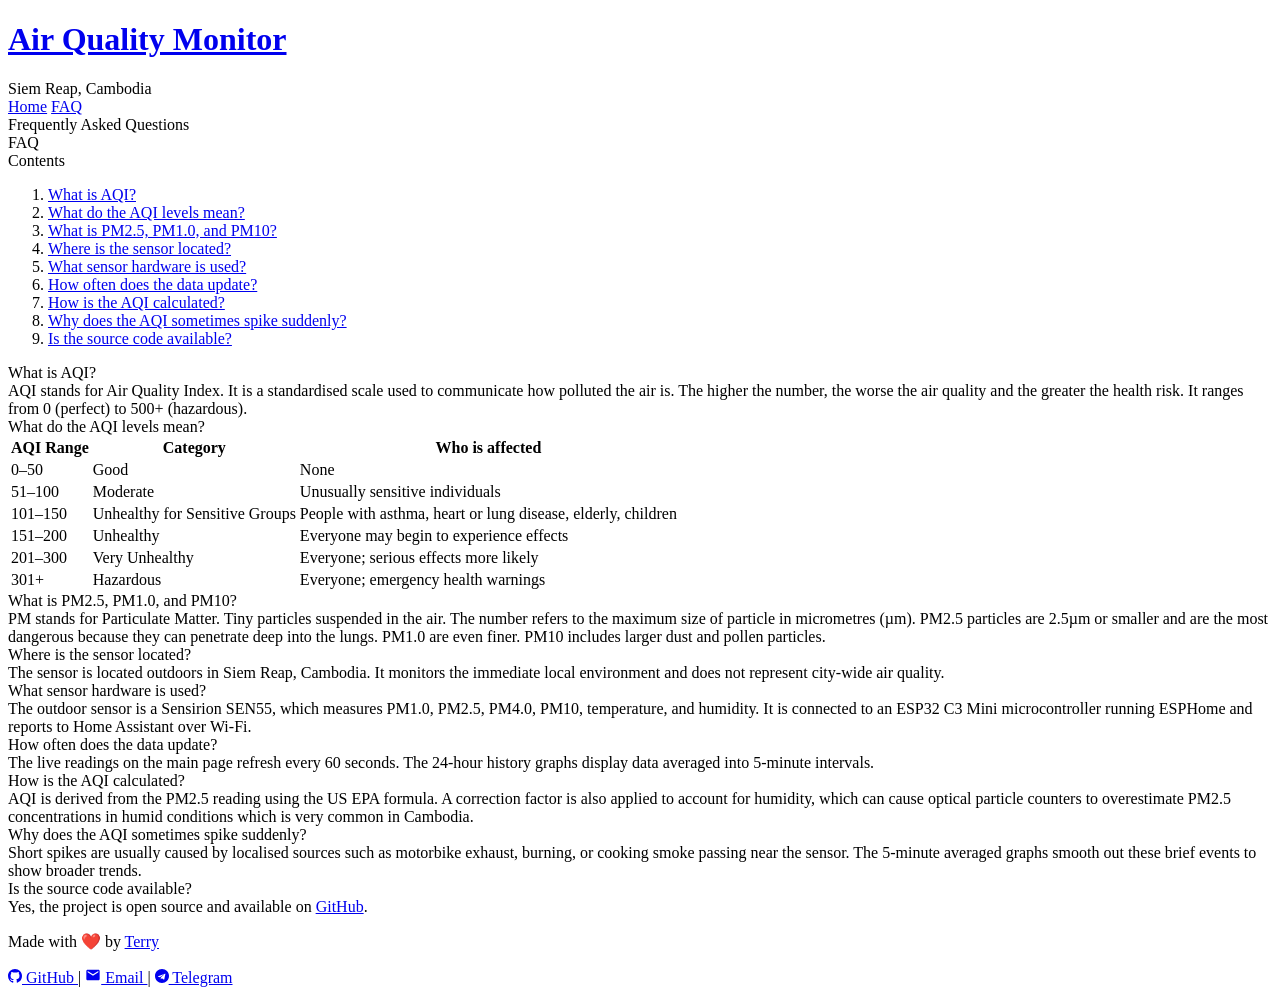
==== commit 8182c982: "Updated email icon size on FAQ and metric pages to match static/index" ====
--- a/app/static/faq/index.html
+++ b/app/static/faq/index.html
@@ -249,7 +249,7 @@
                     </a>
                     <span>|</span>
                     <a href="mailto:projectterry@proton.me">
-                        <svg width="14" height="14" viewBox="0 0 24 24" fill="currentColor" xmlns="http://www.w3.org/2000/svg"><path d="M20 4H4c-1.1 0-2 .9-2 2v12c0 1.1.9 2 2 2h16c1.1 0 2-.9 2-2V6c0-1.1-.9-2-2-2zm0 4-8 5-8-5V6l8 5 8-5v2z"/></svg>
+                        <svg width="16" height="16" viewBox="0 0 24 24" fill="currentColor" xmlns="http://www.w3.org/2000/svg"><path d="M20 4H4c-1.1 0-2 .9-2 2v12c0 1.1.9 2 2 2h16c1.1 0 2-.9 2-2V6c0-1.1-.9-2-2-2zm0 4-8 5-8-5V6l8 5 8-5v2z"/></svg>
                         Email
                     </a>
                     <span>|</span>
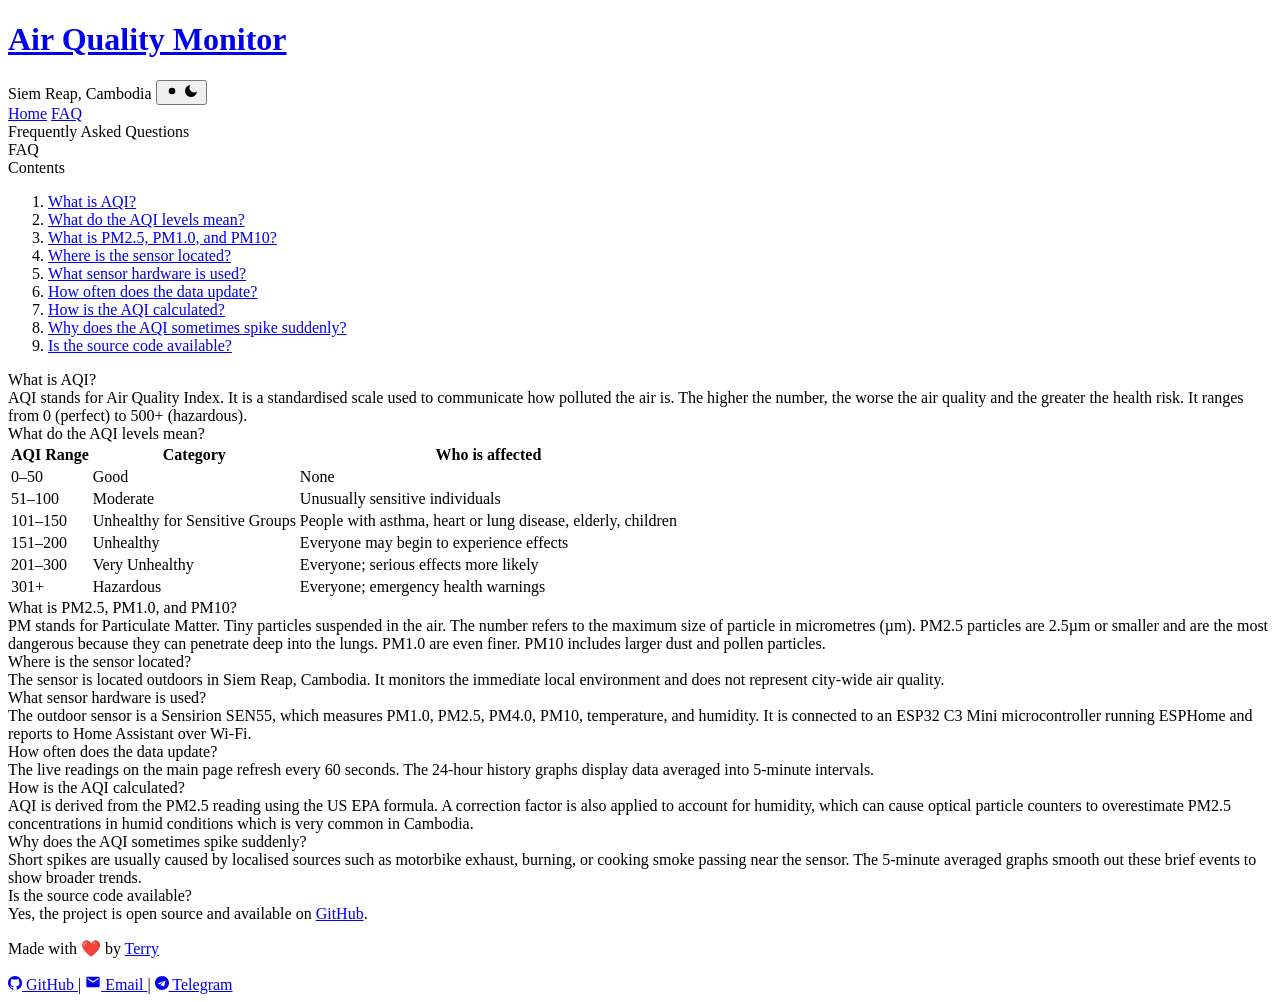
==== commit 0cb5c75e: "fixed dark theme toggle for mobile" ====
--- a/app/static/faq/index.html
+++ b/app/static/faq/index.html
@@ -26,6 +26,7 @@
         />
         <link rel="stylesheet" href="/static/css/shared.css">
         <link rel="stylesheet" href="/static/css/faq.css">
+        <script>(function(){var t=localStorage.getItem('theme');if(t==='light')document.documentElement.setAttribute('data-theme','light');})();</script>
     </head>
     <body>
         <!-- Google Tag Manager (noscript) -->
@@ -35,7 +36,13 @@
         <div class="container">
             <header>
                 <h1><a href="/">Air Quality Monitor</a></h1>
-                <span class="location">Siem Reap, Cambodia</span>
+                <div class="header-right">
+                    <span class="location">Siem Reap, Cambodia</span>
+                    <button class="theme-toggle" id="theme-toggle" aria-label="Toggle theme" type="button">
+                        <svg class="icon-sun" viewBox="0 0 24 24" width="16" height="16"><circle cx="12" cy="12" r="5"/><line x1="12" y1="1" x2="12" y2="3"/><line x1="12" y1="21" x2="12" y2="23"/><line x1="4.22" y1="4.22" x2="5.64" y2="5.64"/><line x1="18.36" y1="18.36" x2="19.78" y2="19.78"/><line x1="1" y1="12" x2="3" y2="12"/><line x1="21" y1="12" x2="23" y2="12"/><line x1="4.22" y1="19.78" x2="5.64" y2="18.36"/><line x1="18.36" y1="5.64" x2="19.78" y2="4.22"/></svg>
+                        <svg class="icon-moon" viewBox="0 0 24 24" width="16" height="16"><path d="M21 12.79A9 9 0 1 1 11.21 3 7 7 0 0 0 21 12.79z"/></svg>
+                    </button>
+                </div>
             </header>
             <nav>
                 <a href="/" class="nav-link">Home</a>
@@ -260,5 +267,17 @@
                 </div>
             </footer>
         </div>
+        <script>
+            document.getElementById('theme-toggle').addEventListener('click', () => {
+                const isLight = document.documentElement.getAttribute('data-theme') === 'light';
+                if (isLight) {
+                    document.documentElement.removeAttribute('data-theme');
+                    localStorage.setItem('theme', 'dark');
+                } else {
+                    document.documentElement.setAttribute('data-theme', 'light');
+                    localStorage.setItem('theme', 'light');
+                }
+            });
+        </script>
     </body>
 </html>
